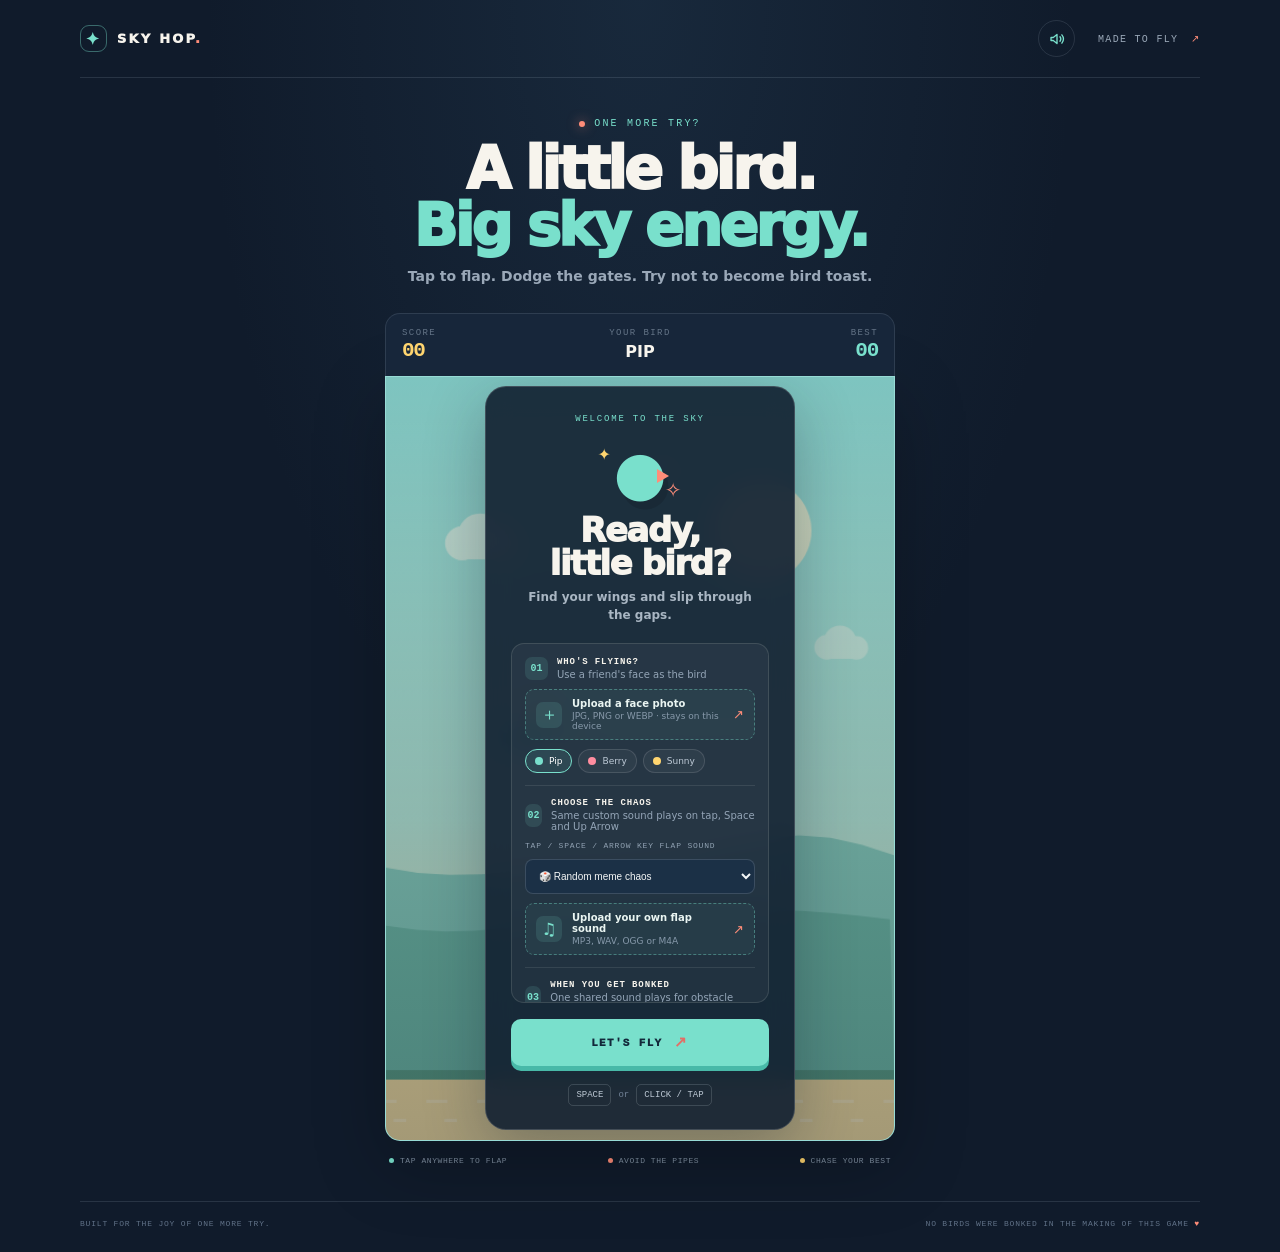
==== index.html @ b105d4a6 "Initial Sky Hop game" ====
<!doctype html>
<html lang="en">
<head>
  <meta charset="utf-8">
  <meta name="viewport" content="width=device-width, initial-scale=1, viewport-fit=cover">
  <meta name="theme-color" content="#101b2b">
  <meta name="description" content="Upload your friends as birds, pick meme sounds, and flap through the sky in Sky Hop.">
  <title>Sky Hop — meme bird chaos</title>
  <link rel="stylesheet" href="style.css">
</head>
<body>
  <main class="shell">
    <header class="topbar">
      <a class="brand" href="#top" aria-label="Sky Hop home">
        <span class="brand-mark" aria-hidden="true">✦</span>
        <span>SKY HOP<span class="brand-period">.</span></span>
      </a>
      <div class="top-actions">
        <button class="icon-button" id="soundButton" type="button" aria-label="Turn sound off" title="Toggle sound">
          <svg id="soundIcon" viewBox="0 0 24 24" aria-hidden="true"><path d="M4 10v4h3l5 4V6l-5 4H4Z"/><path d="M16 9a5 5 0 0 1 0 6M18.5 6.5a9 9 0 0 1 0 11"/></svg>
        </button>
        <a class="source-link" href="https://render.com" target="_blank" rel="noreferrer">MADE TO FLY <span>↗</span></a>
      </div>
    </header>

    <section class="intro" id="top" aria-labelledby="pageTitle">
      <p class="eyebrow"><span class="eyebrow-dot"></span> ONE MORE TRY?</p>
      <h1 id="pageTitle">A little bird.<br><span>Big sky energy.</span></h1>
      <p class="intro-copy">Tap to flap. Dodge the gates. Try not to become bird toast.</p>
    </section>

    <section class="game-section" aria-label="Sky Hop game">
      <div class="game-toolbar">
        <div class="score-card"><span class="stat-label">SCORE</span><strong id="scoreValue">00</strong></div>
        <div class="bird-picker" aria-label="Current bird">
          <span class="stat-label picker-label">YOUR BIRD</span>
          <strong class="current-bird-label" id="currentBirdLabel">PIP</strong>
        </div>
        <div class="best-card"><span class="stat-label">BEST</span><strong id="bestValue">00</strong></div>
      </div>

      <div class="stage-wrap">
        <canvas id="gameCanvas" width="480" height="720" aria-label="Sky Hop game canvas. Tap or press space to flap."></canvas>
        <img class="loss-image-backdrop hidden" id="lossImageBackdrop" alt="" aria-hidden="true">
        <div class="game-overlay" id="gameOverlay">
          <div class="overlay-card" id="overlayCard">
            <div class="overlay-kicker" id="overlayKicker">WELCOME TO THE SKY</div>
            <div class="mascot-preview" aria-hidden="true">
              <span class="preview-spark spark-one">✦</span>
              <span class="preview-bird" id="previewBird">●</span>
              <img class="preview-photo hidden" id="customPhotoPreview" alt="Your uploaded bird character preview">
              <span class="preview-spark spark-two">✧</span>
            </div>
            <h2 id="overlayTitle">Ready,<br>little bird?</h2>
            <p id="overlayText">Turn your friend into the bird. Pick a meme sound. Cause problems.</p>

            <div class="customizer" id="customizer">
              <div class="custom-section">
                <div class="custom-section-heading">
                  <span class="custom-step">01</span>
                  <div><strong>WHO'S FLYING?</strong><small>Use a friend's face as the bird</small></div>
                </div>
                <label class="upload-control" for="avatarInput">
                  <span class="upload-icon">＋</span>
                  <span><strong id="avatarUploadLabel">Upload a face photo</strong><small>JPG, PNG or WEBP · stays on this device</small></span>
                  <span class="upload-arrow">↗</span>
                </label>
                <input class="visually-hidden" id="avatarInput" type="file" accept="image/png,image/jpeg,image/webp,image/gif">
                <div class="avatar-actions" id="avatarActions" hidden>
                  <span class="selected-file" id="avatarFileName">Friend's face loaded</span>
                  <button class="text-button" id="removeAvatarButton" type="button">Remove photo</button>
                </div>
                <div class="preset-row" id="presetRow">
                  <button class="preset-chip active" type="button" data-skin="pip"><i class="preset-dot pip-dot"></i> Pip</button>
                  <button class="preset-chip" type="button" data-skin="berry"><i class="preset-dot berry-dot"></i> Berry</button>
                  <button class="preset-chip" type="button" data-skin="sunny"><i class="preset-dot sunny-dot"></i> Sunny</button>
                </div>
              </div>

              <div class="custom-divider"></div>

              <div class="custom-section">
                <div class="custom-section-heading">
                  <span class="custom-step">02</span>
                  <div><strong>CHOOSE THE CHAOS</strong><small>Same custom sound plays on tap, Space and Up Arrow</small></div>
                </div>
                <label class="field-label" for="memeSoundSelect">TAP / SPACE / ARROW KEY FLAP SOUND</label>
                <select id="memeSoundSelect" class="sound-select">
                  <option value="random">🎲 Random meme chaos</option>
                  <option value="vine">💥 Vine-boom style</option>
                  <option value="bruh">🗿 Bruh bass</option>
                  <option value="bonk">🔨 Bonk</option>
                  <option value="goofy">🤡 Goofy whistle</option>
                  <option value="airhorn">📢 Airhorn</option>
                  <option value="uploaded" disabled>🎵 My uploaded sound</option>
                </select>
                <label class="upload-control sound-upload" for="soundInput">
                  <span class="upload-icon">♫</span>
                  <span><strong id="soundUploadLabel">Upload your own flap sound</strong><small>MP3, WAV, OGG or M4A</small></span>
                  <span class="upload-arrow">↗</span>
                </label>
                <input class="visually-hidden" id="soundInput" type="file" accept="audio/*">
                <div class="avatar-actions" id="soundActions" hidden>
                  <span class="selected-file" id="soundFileName">Custom sound loaded</span>
                  <button class="text-button" id="removeSoundButton" type="button">Remove</button>
                </div>
              </div>
              <div class="custom-divider"></div>

              <div class="custom-section">
                <div class="custom-section-heading">
                  <span class="custom-step">03</span>
                  <div><strong>WHEN YOU GET BONKED</strong><small>One shared sound plays for obstacle and ground collisions</small></div>
                </div>
                <label class="upload-control" for="lossImageInput">
                  <span class="upload-icon">☠</span>
                  <span><strong id="lossImageUploadLabel">Upload a game-over meme image</strong><small>JPG, PNG, WEBP or GIF · local only</small></span>
                  <span class="upload-arrow">↗</span>
                </label>
                <input class="visually-hidden" id="lossImageInput" type="file" accept="image/png,image/jpeg,image/webp,image/gif">
                <div class="avatar-actions" id="lossImageActions" hidden>
                  <span class="selected-file" id="lossImageFileName">Game-over image loaded</span>
                  <button class="text-button" id="removeLossImageButton" type="button">Remove</button>
                </div>
                <label class="field-label" for="lossOpacity">IMAGE TRANSPARENCY <span id="lossOpacityValue">65%</span></label>
                <input id="lossOpacity" class="opacity-slider" type="range" min="10" max="100" value="65">
                <label class="field-label" for="lossSoundSelect">OBSTACLE + GROUND COLLISION SOUND</label>
                <select id="lossSoundSelect" class="sound-select">
                  <option value="random">🎲 Random hit sound</option>
                  <option value="vine">💥 Vine boom</option>
                  <option value="bruh">🗿 Bruh bass</option>
                  <option value="bonk">🔨 Bonk</option>
                  <option value="sad">🎺 Sad trombone</option>
                  <option value="goofy">🤡 Goofy whistle</option>
                  <option value="selected">Use selected flap sound</option>
                  <option value="uploaded" disabled>🎵 My uploaded hit sound</option>
                  <option value="none">No hit sound</option>
                </select>
                <label class="upload-control sound-upload" for="lossSoundInput">
                  <span class="upload-icon">♫</span>
                  <span><strong id="lossSoundUploadLabel">Upload your obstacle / ground sound</strong><small>MP3, WAV, OGG or M4A</small></span>
                  <span class="upload-arrow">↗</span>
                </label>
                <input class="visually-hidden" id="lossSoundInput" type="file" accept="audio/*">
                <div class="avatar-actions" id="lossSoundActions" hidden>
                  <span class="selected-file" id="lossSoundFileName">Custom hit sound loaded</span>
                  <button class="text-button" id="removeLossSoundButton" type="button">Remove</button>
                </div>
              </div>
              <p class="privacy-note">Your photos and uploaded audio stay in this browser. They are not sent to the game server.</p>
            </div>

            <button class="primary-button" id="startButton" type="button">LET'S FLY <span>↗</span></button>
            <button class="secondary-button" id="changeSetupButton" type="button" hidden>CHANGE CHARACTER / SOUND</button>
            <div class="control-hint"><kbd>SPACE</kbd><span>or</span><kbd>CLICK / TAP</kbd></div>
          </div>
        </div>
        <div class="game-pause-note" id="pauseNote" aria-live="polite">PAUSED · PRESS SPACE TO RESUME</div>
      </div>
      <div class="below-game">
        <span><i class="tiny-dot teal"></i> TAP ANYWHERE TO FLAP</span>
        <span><i class="tiny-dot coral"></i> AVOID THE PIPES</span>
        <span><i class="tiny-dot yellow"></i> CHASE YOUR BEST</span>
      </div>
    </section>

    <footer class="footer">
      <p>BUILT FOR THE JOY OF ONE MORE TRY.</p>
      <p class="footer-right">NO BIRDS WERE BONKED IN THE MAKING OF THIS GAME <span>♥</span></p>
    </footer>
  </main>
  <script src="game.js"></script>
</body>
</html>
---- style.css ----
:root {
  color-scheme: dark;
  --ink: #f7f4ed;
  --muted: #9aa8b8;
  --muted-2: #647487;
  --panel: #17263a;
  --panel-2: #1d3047;
  --line: rgba(210, 226, 241, .12);
  --teal: #79e0cc;
  --coral: #ff8d79;
  --yellow: #ffd56f;
  font-family: ui-rounded, system-ui, -apple-system, BlinkMacSystemFont, "Segoe UI", sans-serif;
  background: #101b2b;
}

* { box-sizing: border-box; }
html { min-width: 320px; background: #101b2b; }
body {
  margin: 0;
  min-height: 100svh;
  color: var(--ink);
  background:
    radial-gradient(ellipse at 50% 0%, rgba(53, 90, 119, .22), transparent 48%),
    #101b2b;
}
button, a { font: inherit; }
button { color: inherit; }
.shell { width: min(1120px, calc(100% - 56px)); margin: 0 auto; }
.topbar {
  height: 78px;
  display: flex;
  align-items: center;
  justify-content: space-between;
  border-bottom: 1px solid var(--line);
}
.brand { display: inline-flex; align-items: center; gap: 10px; color: var(--ink); text-decoration: none; font-size: 13px; font-weight: 1000; letter-spacing: .17em; }
.brand-mark { display: grid; place-items: center; width: 27px; height: 27px; border: 1px solid rgba(121,224,204,.4); border-radius: 9px; color: var(--teal); font-size: 17px; }
.brand-period { color: var(--coral); }
.top-actions { display: flex; align-items: center; gap: 23px; }
.icon-button { width: 37px; height: 37px; display: grid; place-items: center; border: 1px solid var(--line); border-radius: 50%; background: transparent; cursor: pointer; transition: border-color .2s, background .2s; }
.icon-button:hover { border-color: rgba(121,224,204,.55); background: rgba(121,224,204,.07); }
.icon-button svg { width: 18px; height: 18px; fill: none; stroke: var(--teal); stroke-width: 1.8; stroke-linecap: round; stroke-linejoin: round; }
.source-link { color: var(--muted); font: 10px ui-monospace, SFMono-Regular, Menlo, Consolas, monospace; letter-spacing: .13em; text-decoration: none; }
.source-link span { color: var(--coral); margin-left: 5px; }
.intro { padding: 40px 0 29px; text-align: center; }
.eyebrow { display: flex; align-items: center; justify-content: center; gap: 9px; margin: 0 0 12px; color: var(--teal); font: 10px ui-monospace, SFMono-Regular, Menlo, Consolas, monospace; letter-spacing: .22em; }
.eyebrow-dot { width: 6px; height: 6px; border-radius: 50%; background: var(--coral); box-shadow: 0 0 12px rgba(255,141,121,.7); }
h1 { margin: 0; font-size: clamp(38px, 5vw, 58px); line-height: .98; font-weight: 1000; letter-spacing: -.055em; }
h1 span { color: var(--teal); }
.intro-copy { margin: 13px 0 0; color: var(--muted); font-size: 14px; font-weight: 700; }
.game-section { width: min(100%, 510px); margin: 0 auto; }
.game-toolbar { height: 63px; padding: 0 16px; display: grid; grid-template-columns: 1fr 1.5fr 1fr; align-items: center; border: 1px solid var(--line); border-bottom: 0; border-radius: 15px 15px 0 0; background: #17263a; }
.score-card, .best-card { display: flex; flex-direction: column; gap: 1px; }
.best-card { align-items: flex-end; }
.stat-label { color: var(--muted-2); font: 9px ui-monospace, SFMono-Regular, Menlo, Consolas, monospace; letter-spacing: .16em; }
.score-card strong, .best-card strong { font: 800 21px ui-monospace, SFMono-Regular, Menlo, Consolas, monospace; letter-spacing: -.06em; }
.score-card strong { color: var(--yellow); }
.best-card strong { color: var(--teal); }
.bird-picker { display: flex; flex-direction: column; align-items: center; gap: 4px; }
.bird-options { display: flex; align-items: center; gap: 9px; }
.bird-option { width: 22px; height: 22px; display: grid; place-items: center; padding: 0; border: 1px solid transparent; border-radius: 50%; background: transparent; cursor: pointer; }
.bird-option.active { border-color: rgba(247,244,237,.78); }
.bird-dot { display: block; width: 11px; height: 11px; border-radius: 50%; box-shadow: inset -2px -2px 0 rgba(0,0,0,.15); }
.pip-dot { background: #79e0cc; }.berry-dot { background: #ff8d9f; }.sunny-dot { background: #ffd56f; }
.stage-wrap { position: relative; width: 100%; overflow: hidden; aspect-ratio: 2 / 3; border: 1px solid var(--line); border-radius: 0 0 15px 15px; background: #8ed9d0; box-shadow: 0 24px 70px rgba(0,0,0,.25); touch-action: manipulation; }
canvas { display: block; width: 100%; height: 100%; }
.game-overlay { position: absolute; z-index: 3; inset: 0; display: grid; place-items: center; padding: 22px; background: linear-gradient(180deg, rgba(12,27,43,.10), rgba(12,27,43,.34)); transition: opacity .2s ease, visibility .2s ease; }
.game-overlay.hidden { opacity: 0; visibility: hidden; pointer-events: none; }
.overlay-card { width: min(100%, 310px); padding: 27px 25px 23px; text-align: center; border: 1px solid rgba(247,244,237,.17); border-radius: 21px; background: rgba(18,32,49,.91); box-shadow: 0 18px 60px rgba(13,27,42,.3); backdrop-filter: blur(12px); }
.overlay-kicker { color: var(--teal); font: 9px ui-monospace, SFMono-Regular, Menlo, Consolas, monospace; letter-spacing: .2em; }
.mascot-preview { position: relative; width: 91px; height: 75px; margin: 11px auto 4px; display: grid; place-items: center; }
.preview-bird { color: var(--teal); font-size: 61px; line-height: 1; text-shadow: 5px 8px 0 rgba(0,0,0,.12); }
.preview-bird::after { content: ""; display: block; position: absolute; width: 0; height: 0; border-top: 7px solid transparent; border-bottom: 7px solid transparent; border-left: 12px solid var(--coral); left: 62px; top: 34px; }
.preview-spark { position: absolute; color: var(--yellow); }
.spark-one { left: 3px; top: 10px; font-size: 16px; }.spark-two { right: 4px; bottom: 8px; font-size: 20px; color: var(--coral); }
.overlay-card h2 { margin: 3px 0 8px; font-size: 34px; line-height: .98; font-weight: 1000; letter-spacing: -.045em; }
.overlay-card p { max-width: 225px; margin: 0 auto 19px; color: #a9b6c3; font-size: 12px; line-height: 1.5; font-weight: 700; }
.primary-button { min-height: 47px; width: 100%; display: flex; align-items: center; justify-content: center; gap: 12px; border: 0; border-radius: 10px; background: var(--teal); color: #12283a; font: 1000 11px ui-monospace, SFMono-Regular, Menlo, Consolas, monospace; letter-spacing: .12em; cursor: pointer; box-shadow: 0 5px 0 #48b9a8; transition: transform .12s, box-shadow .12s, filter .12s; }
.primary-button:hover { filter: brightness(1.07); transform: translateY(-1px); box-shadow: 0 6px 0 #48b9a8; }
.primary-button:active { transform: translateY(3px); box-shadow: 0 2px 0 #48b9a8; }
.primary-button span { color: #e16f66; font-size: 15px; }
.control-hint { display: flex; align-items: center; justify-content: center; gap: 7px; margin-top: 18px; color: #728297; font: 9px ui-monospace, SFMono-Regular, Menlo, Consolas, monospace; }
kbd { padding: 5px 7px; border: 1px solid rgba(221,232,242,.16); border-radius: 5px; color: #bdc9d5; font: inherit; }
.game-pause-note { position: absolute; top: 14px; left: 50%; transform: translateX(-50%); padding: 8px 12px; border: 1px solid rgba(255,255,255,.2); border-radius: 20px; color: #fff; background: rgba(18,32,49,.8); font: 9px ui-monospace, SFMono-Regular, Menlo, Consolas, monospace; letter-spacing: .08em; white-space: nowrap; opacity: 0; pointer-events: none; transition: opacity .15s; }
.game-pause-note.visible { opacity: 1; }
.below-game { display: flex; align-items: center; justify-content: space-between; gap: 9px; padding: 15px 4px 0; color: #8191a3; font: 8px ui-monospace, SFMono-Regular, Menlo, Consolas, monospace; letter-spacing: .07em; }
.below-game span { display: flex; align-items: center; gap: 6px; }
.tiny-dot { width: 5px; height: 5px; border-radius: 50%; }.teal { background: var(--teal); }.coral { background: var(--coral); }.yellow { background: var(--yellow); }
.footer { display: flex; align-items: center; justify-content: space-between; gap: 14px; margin-top: 36px; padding: 17px 0 24px; border-top: 1px solid var(--line); color: #607187; font: 8px ui-monospace, SFMono-Regular, Menlo, Consolas, monospace; letter-spacing: .1em; }
.footer p { margin: 0; }.footer-right span { color: var(--coral); }
button:focus-visible, a:focus-visible { outline: 2px solid var(--yellow); outline-offset: 3px; }

@media (max-width: 600px) {
  .shell { width: min(100% - 28px, 510px); }
  .topbar { height: 62px; }
  .source-link { display: none; }
  .intro { padding: 28px 0 23px; }
  .intro-copy { font-size: 12px; }
  .game-toolbar { height: 58px; padding: 0 12px; }
  .stage-wrap { border-radius: 0 0 12px 12px; }
  .overlay-card { padding: 21px 20px 19px; }
  .overlay-card h2 { font-size: 29px; }
  .mascot-preview { transform: scale(.82); margin: 4px auto 0; }
  .overlay-card p { margin-bottom: 14px; }
  .control-hint { margin-top: 13px; }
  .below-game { flex-wrap: wrap; justify-content: center; gap: 9px 15px; font-size: 7px; }
  .footer { flex-direction: column; align-items: center; text-align: center; margin-top: 25px; }
}

@media (max-height: 760px) and (min-width: 601px) {
  .intro { padding-top: 24px; padding-bottom: 18px; }
  h1 { font-size: 45px; }
}


/* Customization panel */
.customizer { width: 100%; max-height: min(42vh, 360px); overflow-y: auto; margin: 12px 0 16px; padding: 13px; text-align: left; border: 1px solid rgba(247,244,237,.12); border-radius: 13px; background: rgba(255,255,255,.045); scrollbar-width: thin; }
.customizer[hidden] { display: none; }
.custom-section { display: grid; gap: 9px; }
.custom-section-heading { display: flex; align-items: center; gap: 9px; }
.custom-section-heading > div { display: grid; gap: 2px; }
.custom-section-heading strong { color: #f7f4ed; font: 900 9px ui-monospace, SFMono-Regular, Menlo, monospace; letter-spacing: .1em; }
.custom-section-heading small { color: #94a5b7; font-size: 10px; }
.custom-step { display: grid; place-items: center; width: 23px; height: 23px; border-radius: 7px; background: rgba(121,224,204,.12); color: var(--teal); font: 800 10px ui-monospace, monospace; }
.upload-control { display: flex; align-items: center; gap: 10px; min-height: 48px; padding: 8px 10px; border: 1px dashed rgba(121,224,204,.4); border-radius: 9px; background: rgba(121,224,204,.055); cursor: pointer; }
.upload-control > span:nth-child(2) { display: grid; gap: 2px; flex: 1; min-width: 0; }
.upload-control strong { color: #eaf5f2; font-size: 10px; }
.upload-control small { color: #8799aa; font-size: 9px; }
.upload-icon { display: grid; place-items: center; width: 26px; height: 26px; border-radius: 7px; background: rgba(121,224,204,.13); color: var(--teal); font-size: 17px; }
.upload-arrow { color: var(--coral); font-size: 13px; }
.visually-hidden { position: absolute !important; width: 1px !important; height: 1px !important; padding: 0 !important; margin: -1px !important; overflow: hidden !important; clip: rect(0,0,0,0) !important; white-space: nowrap !important; border: 0 !important; }
.avatar-actions { display: flex; align-items: center; justify-content: space-between; gap: 8px; color: #aebdca; font-size: 9px; }
.avatar-actions[hidden] { display: none; }
.selected-file { overflow: hidden; text-overflow: ellipsis; white-space: nowrap; }
.text-button { padding: 4px 0; border: 0; background: transparent; color: var(--coral); font-size: 9px; cursor: pointer; }
.preset-row { display: flex; flex-wrap: wrap; gap: 6px; }
.preset-chip { display: inline-flex; align-items: center; gap: 6px; padding: 6px 9px; border: 1px solid rgba(255,255,255,.12); border-radius: 20px; background: rgba(255,255,255,.04); color: #bdc9d5; font-size: 9px; cursor: pointer; }
.preset-chip.active { border-color: var(--teal); color: #fff; background: rgba(121,224,204,.1); }
.preset-dot { width: 8px; height: 8px; border-radius: 50%; }
.field-label { display: flex; justify-content: space-between; gap: 8px; color: #91a2b3; font: 8px ui-monospace, SFMono-Regular, Menlo, monospace; letter-spacing: .1em; }
.sound-select { width: 100%; min-height: 35px; padding: 7px 9px; border: 1px solid rgba(255,255,255,.14); border-radius: 8px; background: #1b3046; color: #f4f6f6; font-size: 10px; }
.opacity-slider { width: 100%; accent-color: var(--teal); }
.custom-divider { height: 1px; margin: 12px 0; background: rgba(255,255,255,.09); }
.privacy-note { margin: 11px 0 0 !important; color: #73869a !important; font-size: 8px !important; }
.preview-photo { width: 70px; height: 70px; object-fit: cover; border: 4px solid #fff8e8; border-radius: 50%; box-shadow: 0 5px 18px rgba(0,0,0,.25); }
.preview-photo.hidden { display: none; }
.preview-bird.hidden { display: none; }
.stage-wrap { isolation: isolate; }
.stage-wrap > canvas { position: relative; z-index: 0; }
.loss-image-backdrop { position: absolute; inset: 0; z-index: 1; display: block; width: 100%; height: 100%; object-fit: cover; opacity: .65; pointer-events: none; }
.loss-image-backdrop.hidden { display: none !important; visibility: hidden !important; }
.game-overlay { z-index: 2; }
.overlay-card { position: relative; overflow: hidden; }
.overlay-card.result-mode { background: rgba(18,32,49,.78); }
.secondary-button { width: 100%; min-height: 38px; margin-top: 8px; border: 1px solid rgba(255,255,255,.17); border-radius: 9px; background: rgba(255,255,255,.06); color: #d8e2e8; font: 800 9px ui-monospace, monospace; letter-spacing: .06em; cursor: pointer; }
.secondary-button[hidden] { display: none; }

/* The custom defeat image belongs to the game stage only. The score header is a sibling and never receives this layer. */
.stage-wrap { position: relative; z-index: 0; overflow: hidden; isolation: isolate; }
.game-toolbar { position: relative; z-index: 1; }
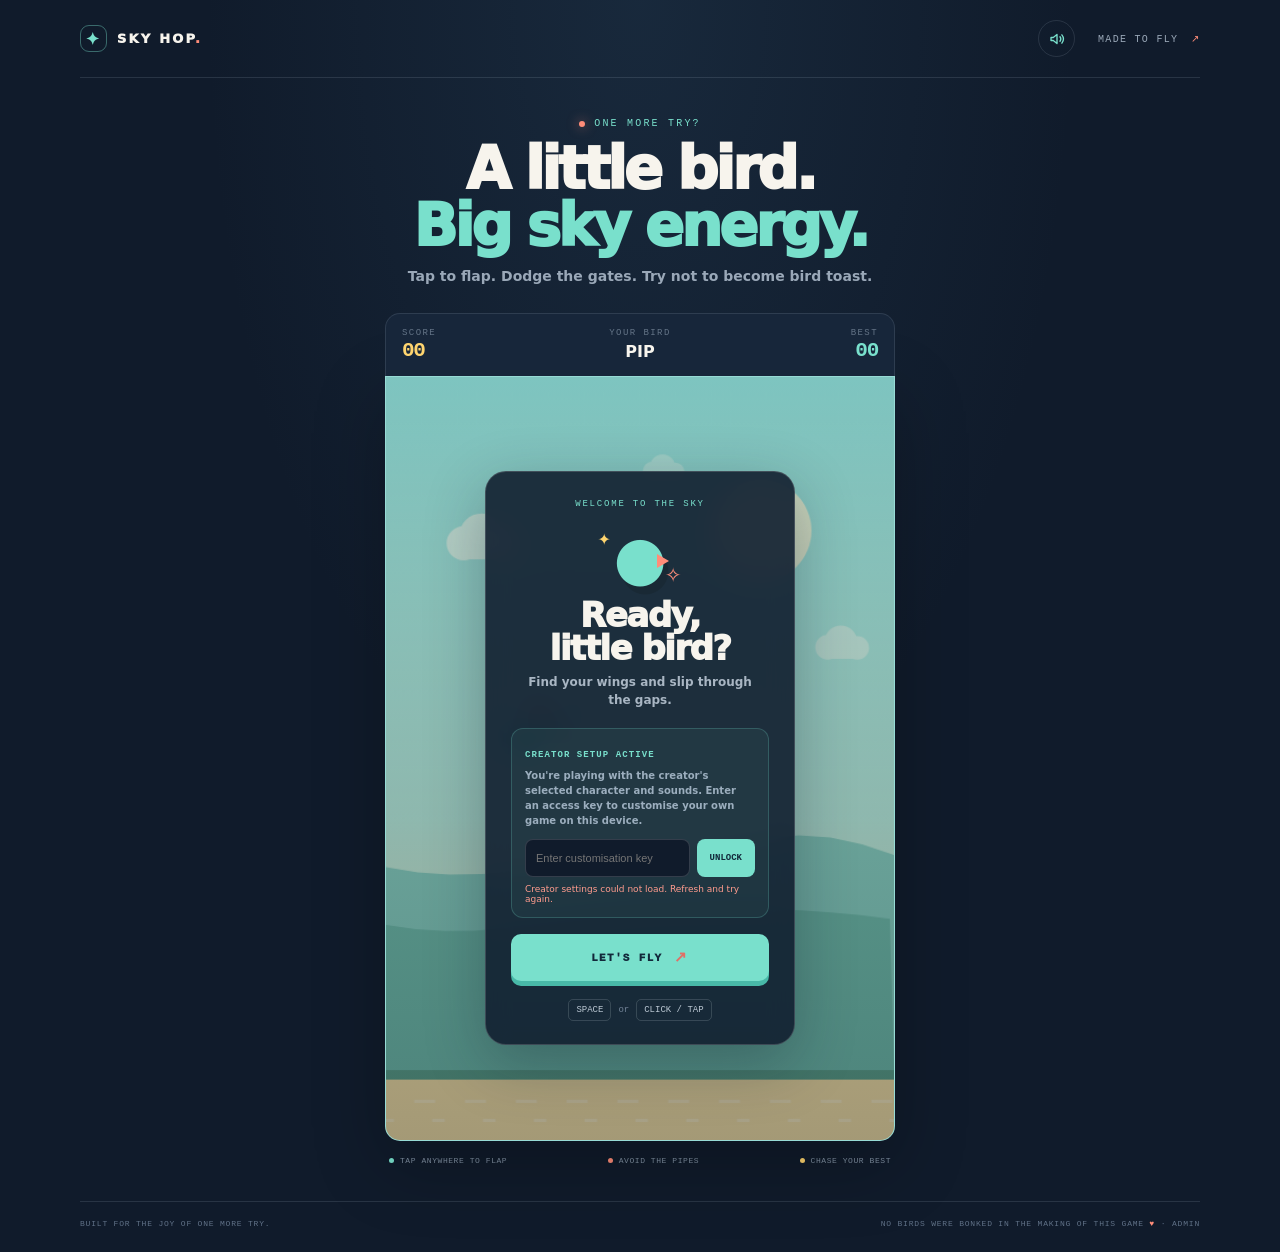
==== commit ccc0607e: "Migrate Sky Hop to Neon PostgreSQL" ====
--- a/index.html
+++ b/index.html
@@ -150,6 +150,16 @@
               <p class="privacy-note">Your photos and uploaded audio stay in this browser. They are not sent to the game server.</p>
             </div>
 
+            <section class="locked-setup" id="accessPanel" aria-label="Unlock customisation">
+              <strong>CREATOR SETUP ACTIVE</strong>
+              <p>You're playing with the creator's selected character and sounds. Enter an access key to customise your own game on this device.</p>
+              <form id="accessUnlockForm">
+                <input id="accessKeyInput" type="password" autocomplete="off" placeholder="Enter customisation key" maxlength="200" aria-label="Customisation key" required>
+                <button type="submit">UNLOCK</button>
+              </form>
+              <small id="accessMessage" aria-live="polite"></small>
+            </section>
+
             <button class="primary-button" id="startButton" type="button">LET'S FLY <span>↗</span></button>
             <button class="secondary-button" id="changeSetupButton" type="button" hidden>CHANGE CHARACTER / SOUND</button>
             <div class="control-hint"><kbd>SPACE</kbd><span>or</span><kbd>CLICK / TAP</kbd></div>
@@ -166,7 +176,7 @@
 
     <footer class="footer">
       <p>BUILT FOR THE JOY OF ONE MORE TRY.</p>
-      <p class="footer-right">NO BIRDS WERE BONKED IN THE MAKING OF THIS GAME <span>♥</span></p>
+      <p class="footer-right">NO BIRDS WERE BONKED IN THE MAKING OF THIS GAME <span>♥</span> · <a href="/admin" style="color:inherit;text-decoration:none">ADMIN</a></p>
     </footer>
   </main>
   <script src="game.js"></script>
--- a/style.css
+++ b/style.css
@@ -14,8 +14,10 @@
 }
 
 * { box-sizing: border-box; }
-html { min-width: 320px; background: #101b2b; }
+html { min-width: 320px; background: #101b2b; touch-action: manipulation; }
+/* Suppress double-tap page zoom while keeping scroll and pinch zoom available. */
 body {
+  touch-action: manipulation;
   margin: 0;
   min-height: 100svh;
   color: var(--ink);
@@ -23,7 +25,8 @@
     radial-gradient(ellipse at 50% 0%, rgba(53, 90, 119, .22), transparent 48%),
     #101b2b;
 }
-button, a { font: inherit; }
+button, a { font: inherit; touch-action: manipulation; }
+input, select, textarea, label { touch-action: manipulation; }
 button { color: inherit; }
 .shell { width: min(1120px, calc(100% - 56px)); margin: 0 auto; }
 .topbar {
@@ -158,3 +161,14 @@
 /* The custom defeat image belongs to the game stage only. The score header is a sibling and never receives this layer. */
 .stage-wrap { position: relative; z-index: 0; overflow: hidden; isolation: isolate; }
 .game-toolbar { position: relative; z-index: 1; }
+
+/* Public customisation is locked until the server validates an owner-issued key. */
+.locked-setup { margin: 12px 0 16px; padding: 13px; border: 1px solid rgba(121,224,204,.22); border-radius: 12px; background: rgba(121,224,204,.055); text-align: left; }
+.locked-setup[hidden] { display: none !important; }
+.locked-setup > strong { color: var(--teal); font: 900 9px ui-monospace, SFMono-Regular, Menlo, monospace; letter-spacing: .12em; }
+.locked-setup > p { margin: 7px 0 11px; color: #9caebe; font-size: 10px; line-height: 1.5; }
+.locked-setup form { display: flex; gap: 7px; }
+.locked-setup input { width: 100%; min-width: 0; min-height: 38px; padding: 8px 10px; border: 1px solid rgba(255,255,255,.15); border-radius: 8px; color: #f7f4ed; background: #101b2b; font-size: 11px; }
+.locked-setup button { flex: 0 0 auto; min-height: 38px; padding: 0 13px; border: 0; border-radius: 8px; color: #12283a; background: var(--teal); font: 900 9px ui-monospace, monospace; cursor: pointer; }
+.locked-setup small { display:block; min-height:14px; margin-top:7px; color:var(--teal); font-size:9px; }
+.locked-setup small.error { color:#ff9c8e; }
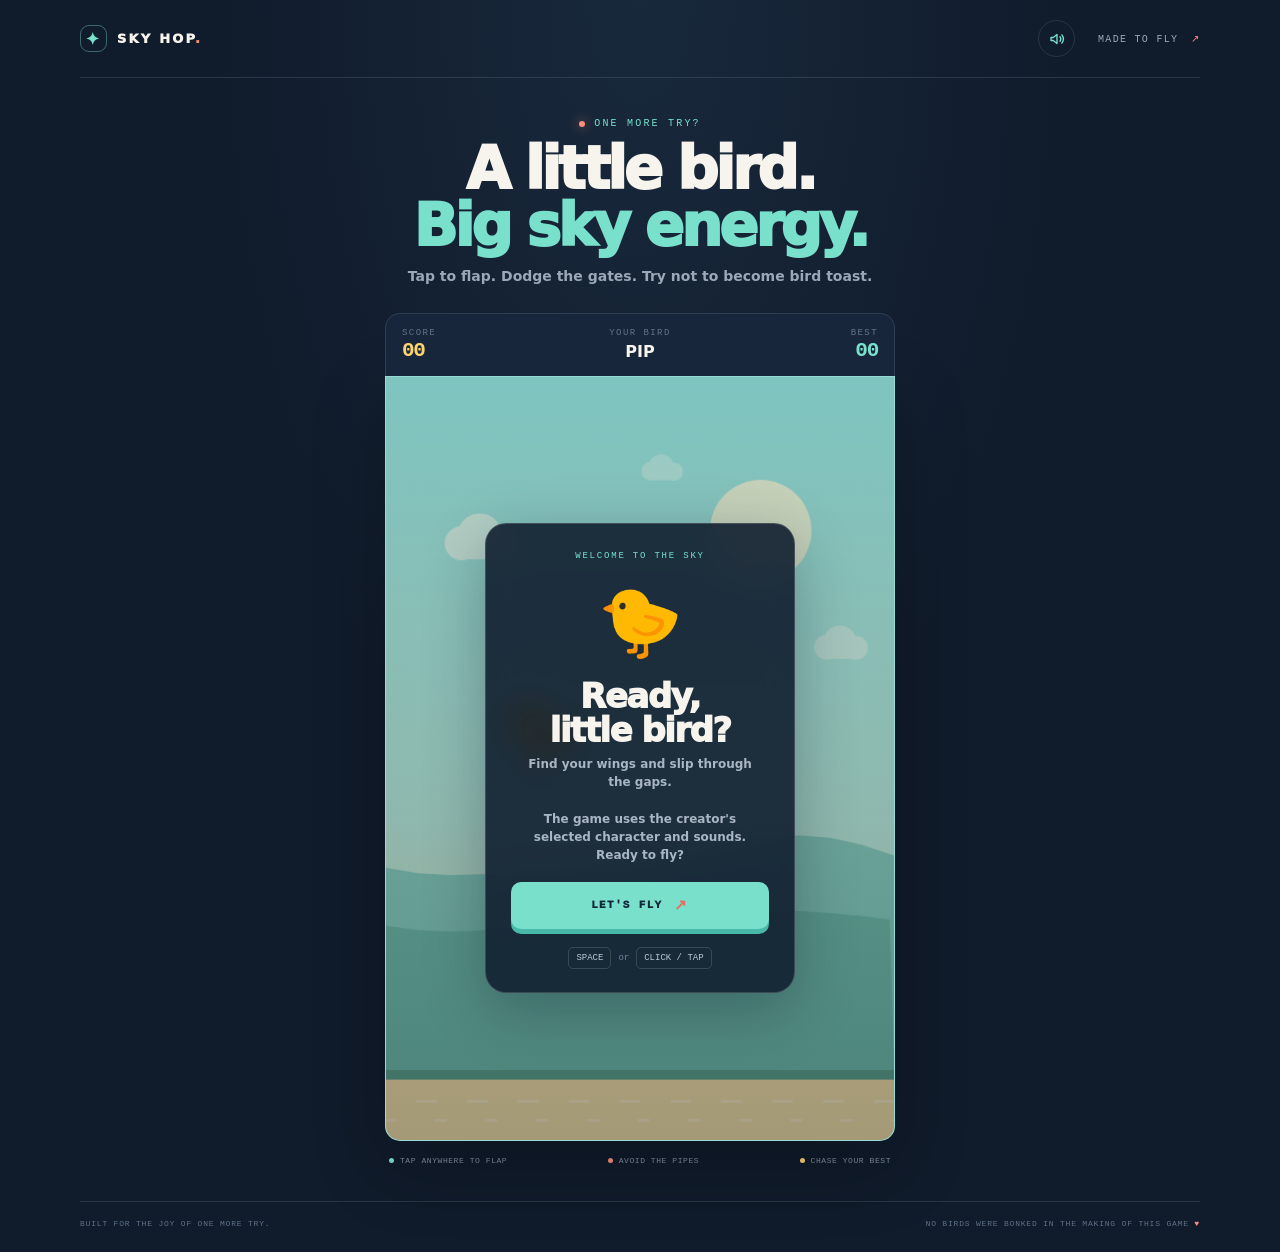
==== commit 98c0a1bd: "Simplify admin system and use face cutout character" ====
--- a/index.html
+++ b/index.html
@@ -4,7 +4,7 @@
   <meta charset="utf-8">
   <meta name="viewport" content="width=device-width, initial-scale=1, viewport-fit=cover">
   <meta name="theme-color" content="#101b2b">
-  <meta name="description" content="Upload your friends as birds, pick meme sounds, and flap through the sky in Sky Hop.">
+  <meta name="description" content="Play Sky Hop, dodge the gates, and chase your best score.">
   <title>Sky Hop — meme bird chaos</title>
   <link rel="stylesheet" href="style.css">
 </head>
@@ -46,122 +46,15 @@
           <div class="overlay-card" id="overlayCard">
             <div class="overlay-kicker" id="overlayKicker">WELCOME TO THE SKY</div>
             <div class="mascot-preview" aria-hidden="true">
-              <span class="preview-spark spark-one">✦</span>
-              <span class="preview-bird" id="previewBird">●</span>
+              <span class="preview-bird" id="previewBird">🐤</span>
               <img class="preview-photo hidden" id="customPhotoPreview" alt="Your uploaded bird character preview">
-              <span class="preview-spark spark-two">✧</span>
             </div>
             <h2 id="overlayTitle">Ready,<br>little bird?</h2>
-            <p id="overlayText">Turn your friend into the bird. Pick a meme sound. Cause problems.</p>
+            <p id="overlayText">Your friend is flying. Tap or press Space to flap and dodge the gates.</p>
 
-            <div class="customizer" id="customizer">
-              <div class="custom-section">
-                <div class="custom-section-heading">
-                  <span class="custom-step">01</span>
-                  <div><strong>WHO'S FLYING?</strong><small>Use a friend's face as the bird</small></div>
-                </div>
-                <label class="upload-control" for="avatarInput">
-                  <span class="upload-icon">＋</span>
-                  <span><strong id="avatarUploadLabel">Upload a face photo</strong><small>JPG, PNG or WEBP · stays on this device</small></span>
-                  <span class="upload-arrow">↗</span>
-                </label>
-                <input class="visually-hidden" id="avatarInput" type="file" accept="image/png,image/jpeg,image/webp,image/gif">
-                <div class="avatar-actions" id="avatarActions" hidden>
-                  <span class="selected-file" id="avatarFileName">Friend's face loaded</span>
-                  <button class="text-button" id="removeAvatarButton" type="button">Remove photo</button>
-                </div>
-                <div class="preset-row" id="presetRow">
-                  <button class="preset-chip active" type="button" data-skin="pip"><i class="preset-dot pip-dot"></i> Pip</button>
-                  <button class="preset-chip" type="button" data-skin="berry"><i class="preset-dot berry-dot"></i> Berry</button>
-                  <button class="preset-chip" type="button" data-skin="sunny"><i class="preset-dot sunny-dot"></i> Sunny</button>
-                </div>
-              </div>
-
-              <div class="custom-divider"></div>
-
-              <div class="custom-section">
-                <div class="custom-section-heading">
-                  <span class="custom-step">02</span>
-                  <div><strong>CHOOSE THE CHAOS</strong><small>Same custom sound plays on tap, Space and Up Arrow</small></div>
-                </div>
-                <label class="field-label" for="memeSoundSelect">TAP / SPACE / ARROW KEY FLAP SOUND</label>
-                <select id="memeSoundSelect" class="sound-select">
-                  <option value="random">🎲 Random meme chaos</option>
-                  <option value="vine">💥 Vine-boom style</option>
-                  <option value="bruh">🗿 Bruh bass</option>
-                  <option value="bonk">🔨 Bonk</option>
-                  <option value="goofy">🤡 Goofy whistle</option>
-                  <option value="airhorn">📢 Airhorn</option>
-                  <option value="uploaded" disabled>🎵 My uploaded sound</option>
-                </select>
-                <label class="upload-control sound-upload" for="soundInput">
-                  <span class="upload-icon">♫</span>
-                  <span><strong id="soundUploadLabel">Upload your own flap sound</strong><small>MP3, WAV, OGG or M4A</small></span>
-                  <span class="upload-arrow">↗</span>
-                </label>
-                <input class="visually-hidden" id="soundInput" type="file" accept="audio/*">
-                <div class="avatar-actions" id="soundActions" hidden>
-                  <span class="selected-file" id="soundFileName">Custom sound loaded</span>
-                  <button class="text-button" id="removeSoundButton" type="button">Remove</button>
-                </div>
-              </div>
-              <div class="custom-divider"></div>
-
-              <div class="custom-section">
-                <div class="custom-section-heading">
-                  <span class="custom-step">03</span>
-                  <div><strong>WHEN YOU GET BONKED</strong><small>One shared sound plays for obstacle and ground collisions</small></div>
-                </div>
-                <label class="upload-control" for="lossImageInput">
-                  <span class="upload-icon">☠</span>
-                  <span><strong id="lossImageUploadLabel">Upload a game-over meme image</strong><small>JPG, PNG, WEBP or GIF · local only</small></span>
-                  <span class="upload-arrow">↗</span>
-                </label>
-                <input class="visually-hidden" id="lossImageInput" type="file" accept="image/png,image/jpeg,image/webp,image/gif">
-                <div class="avatar-actions" id="lossImageActions" hidden>
-                  <span class="selected-file" id="lossImageFileName">Game-over image loaded</span>
-                  <button class="text-button" id="removeLossImageButton" type="button">Remove</button>
-                </div>
-                <label class="field-label" for="lossOpacity">IMAGE TRANSPARENCY <span id="lossOpacityValue">65%</span></label>
-                <input id="lossOpacity" class="opacity-slider" type="range" min="10" max="100" value="65">
-                <label class="field-label" for="lossSoundSelect">OBSTACLE + GROUND COLLISION SOUND</label>
-                <select id="lossSoundSelect" class="sound-select">
-                  <option value="random">🎲 Random hit sound</option>
-                  <option value="vine">💥 Vine boom</option>
-                  <option value="bruh">🗿 Bruh bass</option>
-                  <option value="bonk">🔨 Bonk</option>
-                  <option value="sad">🎺 Sad trombone</option>
-                  <option value="goofy">🤡 Goofy whistle</option>
-                  <option value="selected">Use selected flap sound</option>
-                  <option value="uploaded" disabled>🎵 My uploaded hit sound</option>
-                  <option value="none">No hit sound</option>
-                </select>
-                <label class="upload-control sound-upload" for="lossSoundInput">
-                  <span class="upload-icon">♫</span>
-                  <span><strong id="lossSoundUploadLabel">Upload your obstacle / ground sound</strong><small>MP3, WAV, OGG or M4A</small></span>
-                  <span class="upload-arrow">↗</span>
-                </label>
-                <input class="visually-hidden" id="lossSoundInput" type="file" accept="audio/*">
-                <div class="avatar-actions" id="lossSoundActions" hidden>
-                  <span class="selected-file" id="lossSoundFileName">Custom hit sound loaded</span>
-                  <button class="text-button" id="removeLossSoundButton" type="button">Remove</button>
-                </div>
-              </div>
-              <p class="privacy-note">Your photos and uploaded audio stay in this browser. They are not sent to the game server.</p>
-            </div>
-
-            <section class="locked-setup" id="accessPanel" aria-label="Unlock customisation">
-              <strong>CREATOR SETUP ACTIVE</strong>
-              <p>You're playing with the creator's selected character and sounds. Enter an access key to customise your own game on this device.</p>
-              <form id="accessUnlockForm">
-                <input id="accessKeyInput" type="password" autocomplete="off" placeholder="Enter customisation key" maxlength="200" aria-label="Customisation key" required>
-                <button type="submit">UNLOCK</button>
-              </form>
-              <small id="accessMessage" aria-live="polite"></small>
-            </section>
+            <p class="game-intro-note">The game uses the creator's selected character and sounds. Ready to fly?</p>
 
             <button class="primary-button" id="startButton" type="button">LET'S FLY <span>↗</span></button>
-            <button class="secondary-button" id="changeSetupButton" type="button" hidden>CHANGE CHARACTER / SOUND</button>
             <div class="control-hint"><kbd>SPACE</kbd><span>or</span><kbd>CLICK / TAP</kbd></div>
           </div>
         </div>
@@ -176,7 +69,7 @@
 
     <footer class="footer">
       <p>BUILT FOR THE JOY OF ONE MORE TRY.</p>
-      <p class="footer-right">NO BIRDS WERE BONKED IN THE MAKING OF THIS GAME <span>♥</span> · <a href="/admin" style="color:inherit;text-decoration:none">ADMIN</a></p>
+      <p class="footer-right">NO BIRDS WERE BONKED IN THE MAKING OF THIS GAME <span>♥</span></p>
     </footer>
   </main>
   <script src="game.js"></script>
--- a/style.css
+++ b/style.css
@@ -71,9 +71,10 @@
 .game-overlay.hidden { opacity: 0; visibility: hidden; pointer-events: none; }
 .overlay-card { width: min(100%, 310px); padding: 27px 25px 23px; text-align: center; border: 1px solid rgba(247,244,237,.17); border-radius: 21px; background: rgba(18,32,49,.91); box-shadow: 0 18px 60px rgba(13,27,42,.3); backdrop-filter: blur(12px); }
 .overlay-kicker { color: var(--teal); font: 9px ui-monospace, SFMono-Regular, Menlo, Consolas, monospace; letter-spacing: .2em; }
-.mascot-preview { position: relative; width: 91px; height: 75px; margin: 11px auto 4px; display: grid; place-items: center; }
-.preview-bird { color: var(--teal); font-size: 61px; line-height: 1; text-shadow: 5px 8px 0 rgba(0,0,0,.12); }
-.preview-bird::after { content: ""; display: block; position: absolute; width: 0; height: 0; border-top: 7px solid transparent; border-bottom: 7px solid transparent; border-left: 12px solid var(--coral); left: 62px; top: 34px; }
+.mascot-preview { position: relative; width: 120px; height: 100px; margin: 11px auto 8px; display: grid; place-items: center; }
+.preview-bird { color: var(--teal); font-size: 68px; line-height: 1; }
+.preview-photo { display: block; max-width: 112px; max-height: 96px; width: auto; height: auto; object-fit: contain; border: 0; border-radius: 0; background: transparent; filter: drop-shadow(0 5px 9px rgba(16,37,52,.22)); }
+.preview-photo.hidden, .preview-bird.hidden, .hidden { display: none !important; }
 .preview-spark { position: absolute; color: var(--yellow); }
 .spark-one { left: 3px; top: 10px; font-size: 16px; }.spark-two { right: 4px; bottom: 8px; font-size: 20px; color: var(--coral); }
 .overlay-card h2 { margin: 3px 0 8px; font-size: 34px; line-height: .98; font-weight: 1000; letter-spacing: -.045em; }
@@ -116,38 +117,6 @@
 }
 
 
-/* Customization panel */
-.customizer { width: 100%; max-height: min(42vh, 360px); overflow-y: auto; margin: 12px 0 16px; padding: 13px; text-align: left; border: 1px solid rgba(247,244,237,.12); border-radius: 13px; background: rgba(255,255,255,.045); scrollbar-width: thin; }
-.customizer[hidden] { display: none; }
-.custom-section { display: grid; gap: 9px; }
-.custom-section-heading { display: flex; align-items: center; gap: 9px; }
-.custom-section-heading > div { display: grid; gap: 2px; }
-.custom-section-heading strong { color: #f7f4ed; font: 900 9px ui-monospace, SFMono-Regular, Menlo, monospace; letter-spacing: .1em; }
-.custom-section-heading small { color: #94a5b7; font-size: 10px; }
-.custom-step { display: grid; place-items: center; width: 23px; height: 23px; border-radius: 7px; background: rgba(121,224,204,.12); color: var(--teal); font: 800 10px ui-monospace, monospace; }
-.upload-control { display: flex; align-items: center; gap: 10px; min-height: 48px; padding: 8px 10px; border: 1px dashed rgba(121,224,204,.4); border-radius: 9px; background: rgba(121,224,204,.055); cursor: pointer; }
-.upload-control > span:nth-child(2) { display: grid; gap: 2px; flex: 1; min-width: 0; }
-.upload-control strong { color: #eaf5f2; font-size: 10px; }
-.upload-control small { color: #8799aa; font-size: 9px; }
-.upload-icon { display: grid; place-items: center; width: 26px; height: 26px; border-radius: 7px; background: rgba(121,224,204,.13); color: var(--teal); font-size: 17px; }
-.upload-arrow { color: var(--coral); font-size: 13px; }
-.visually-hidden { position: absolute !important; width: 1px !important; height: 1px !important; padding: 0 !important; margin: -1px !important; overflow: hidden !important; clip: rect(0,0,0,0) !important; white-space: nowrap !important; border: 0 !important; }
-.avatar-actions { display: flex; align-items: center; justify-content: space-between; gap: 8px; color: #aebdca; font-size: 9px; }
-.avatar-actions[hidden] { display: none; }
-.selected-file { overflow: hidden; text-overflow: ellipsis; white-space: nowrap; }
-.text-button { padding: 4px 0; border: 0; background: transparent; color: var(--coral); font-size: 9px; cursor: pointer; }
-.preset-row { display: flex; flex-wrap: wrap; gap: 6px; }
-.preset-chip { display: inline-flex; align-items: center; gap: 6px; padding: 6px 9px; border: 1px solid rgba(255,255,255,.12); border-radius: 20px; background: rgba(255,255,255,.04); color: #bdc9d5; font-size: 9px; cursor: pointer; }
-.preset-chip.active { border-color: var(--teal); color: #fff; background: rgba(121,224,204,.1); }
-.preset-dot { width: 8px; height: 8px; border-radius: 50%; }
-.field-label { display: flex; justify-content: space-between; gap: 8px; color: #91a2b3; font: 8px ui-monospace, SFMono-Regular, Menlo, monospace; letter-spacing: .1em; }
-.sound-select { width: 100%; min-height: 35px; padding: 7px 9px; border: 1px solid rgba(255,255,255,.14); border-radius: 8px; background: #1b3046; color: #f4f6f6; font-size: 10px; }
-.opacity-slider { width: 100%; accent-color: var(--teal); }
-.custom-divider { height: 1px; margin: 12px 0; background: rgba(255,255,255,.09); }
-.privacy-note { margin: 11px 0 0 !important; color: #73869a !important; font-size: 8px !important; }
-.preview-photo { width: 70px; height: 70px; object-fit: cover; border: 4px solid #fff8e8; border-radius: 50%; box-shadow: 0 5px 18px rgba(0,0,0,.25); }
-.preview-photo.hidden { display: none; }
-.preview-bird.hidden { display: none; }
 .stage-wrap { isolation: isolate; }
 .stage-wrap > canvas { position: relative; z-index: 0; }
 .loss-image-backdrop { position: absolute; inset: 0; z-index: 1; display: block; width: 100%; height: 100%; object-fit: cover; opacity: .65; pointer-events: none; }
@@ -163,12 +132,6 @@
 .game-toolbar { position: relative; z-index: 1; }
 
 /* Public customisation is locked until the server validates an owner-issued key. */
-.locked-setup { margin: 12px 0 16px; padding: 13px; border: 1px solid rgba(121,224,204,.22); border-radius: 12px; background: rgba(121,224,204,.055); text-align: left; }
-.locked-setup[hidden] { display: none !important; }
-.locked-setup > strong { color: var(--teal); font: 900 9px ui-monospace, SFMono-Regular, Menlo, monospace; letter-spacing: .12em; }
-.locked-setup > p { margin: 7px 0 11px; color: #9caebe; font-size: 10px; line-height: 1.5; }
-.locked-setup form { display: flex; gap: 7px; }
-.locked-setup input { width: 100%; min-width: 0; min-height: 38px; padding: 8px 10px; border: 1px solid rgba(255,255,255,.15); border-radius: 8px; color: #f7f4ed; background: #101b2b; font-size: 11px; }
-.locked-setup button { flex: 0 0 auto; min-height: 38px; padding: 0 13px; border: 0; border-radius: 8px; color: #12283a; background: var(--teal); font: 900 9px ui-monospace, monospace; cursor: pointer; }
-.locked-setup small { display:block; min-height:14px; margin-top:7px; color:var(--teal); font-size:9px; }
-.locked-setup small.error { color:#ff9c8e; }
+
+/* Simplified public mode: only the owner can upload or change game assets in /admin. */
+.game-intro-note { margin: 0 auto 18px !important; color: #a9b6c3; font-size: 12px; line-height: 1.5; }
